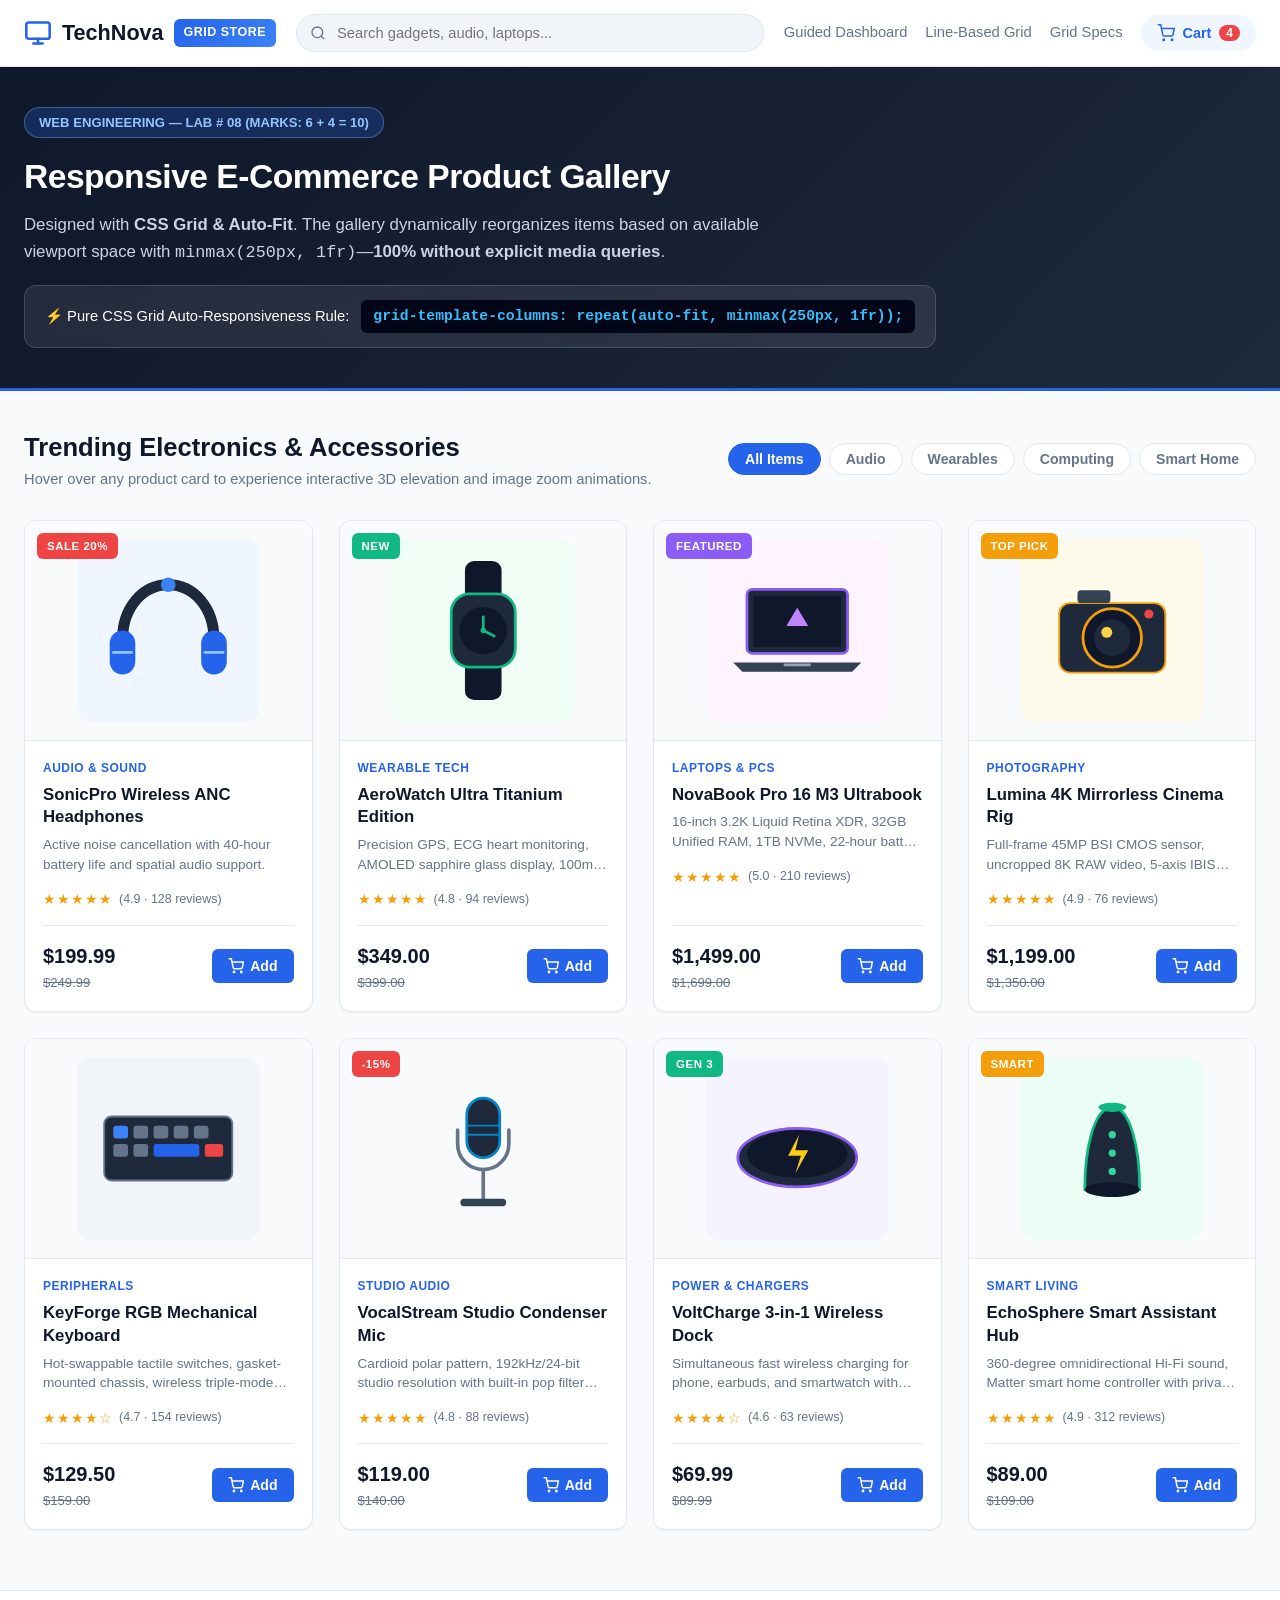
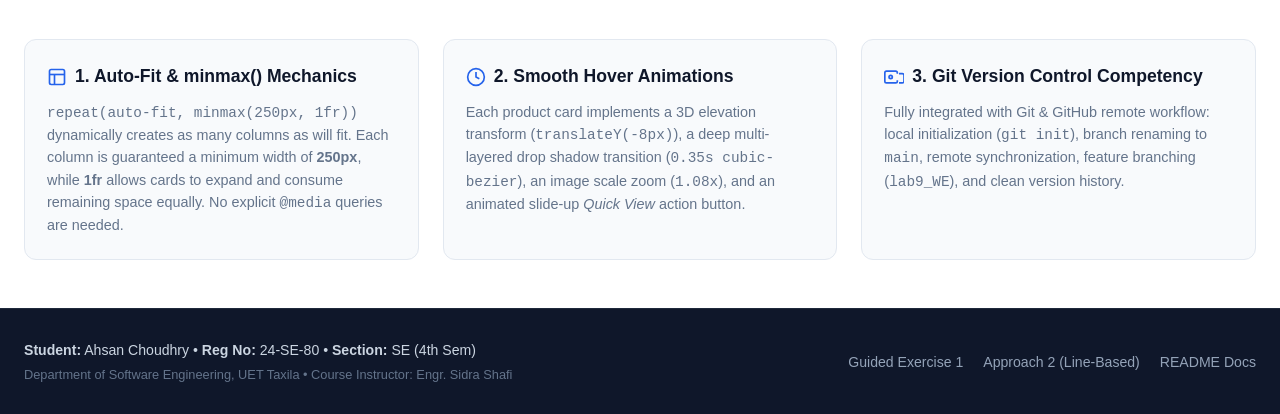
==== index.html @ edbf1713 "Initial commit: Responsive E-Commerce Product Gallery with CSS Grid & Auto-Fit" ====
<!DOCTYPE html>
<html lang="en">
<head>
  <meta charset="UTF-8">
  <meta name="viewport" content="width=device-width, initial-scale=1.0">
  <title>E-Commerce Product Gallery - CSS Grid Auto-Fit | Web Engineering Lab 08</title>
  <!-- Main Stylesheet with CSS Grid Auto-Fit & Hover Animations -->
  <link rel="stylesheet" href="style.css">
</head>
<body>

  <!-- =========================================================================
       1. Site Header & Navbar
       ========================================================================= -->
  <header class="site-header">
    <div class="nav-container">
      <!-- Brand Logo -->
      <a href="index.html" class="brand-logo">
        <svg width="28" height="28" viewBox="0 0 24 24" fill="none" stroke="#2563eb" stroke-width="2.2" stroke-linecap="round" stroke-linejoin="round">
          <rect x="2" y="3" width="20" height="14" rx="2" ry="2"></rect>
          <line x1="8" y1="21" x2="16" y2="21"></line>
          <line x1="12" y1="17" x2="12" y2="21"></line>
        </svg>
        <span>TechNova</span>
        <span class="brand-badge">GRID STORE</span>
      </a>

      <!-- Search Bar -->
      <div class="nav-search">
        <svg class="search-icon" viewBox="0 0 24 24" fill="none" stroke="currentColor" stroke-width="2">
          <circle cx="11" cy="11" r="8"></circle>
          <line x1="21" y1="21" x2="16.65" y2="16.65"></line>
        </svg>
        <input type="text" class="search-input" placeholder="Search gadgets, audio, laptops..." aria-label="Search">
      </div>

      <!-- Action Links & Cart -->
      <nav class="nav-actions">
        <a href="dashboard.html" class="nav-link">Guided Dashboard</a>
        <a href="dashboard_line_based.html" class="nav-link">Line-Based Grid</a>
        <a href="#lab-specs" class="nav-link">Grid Specs</a>
        <button class="cart-btn" aria-label="Shopping Cart">
          <svg width="18" height="18" viewBox="0 0 24 24" fill="none" stroke="currentColor" stroke-width="2">
            <circle cx="9" cy="21" r="1"></circle>
            <circle cx="20" cy="21" r="1"></circle>
            <path d="M1 1h4l2.68 13.39a2 2 0 0 0 2 1.61h9.72a2 2 0 0 0 2-1.61L23 6H6"></path>
          </svg>
          <span>Cart</span>
          <span class="cart-badge">4</span>
        </button>
      </nav>
    </div>
  </header>

  <!-- =========================================================================
       2. Hero Section: Academic Lab Context & CSS Grid Formula
       ========================================================================= -->
  <section class="hero-banner">
    <div class="hero-content">
      <span class="hero-pill">WEB ENGINEERING — LAB # 08 (MARKS: 6 + 4 = 10)</span>
      <h1 class="hero-title">Responsive E-Commerce Product Gallery</h1>
      <p class="hero-subtitle">
        Designed with <strong>CSS Grid &amp; Auto-Fit</strong>. The gallery dynamically reorganizes items
        based on available viewport space with <code>minmax(250px, 1fr)</code>—<strong>100% without explicit media queries</strong>.
      </p>
      <div class="formula-card">
        <span>⚡ Pure CSS Grid Auto-Responsiveness Rule:</span>
        <code class="formula-code">grid-template-columns: repeat(auto-fit, minmax(250px, 1fr));</code>
      </div>
    </div>
  </section>

  <!-- =========================================================================
       3. Main Product Gallery Section
       ========================================================================= -->
  <main class="gallery-section">
    <div class="section-header">
      <div>
        <h2 class="section-title">Trending Electronics &amp; Accessories</h2>
        <p class="section-caption">Hover over any product card to experience interactive 3D elevation and image zoom animations.</p>
      </div>
      <div class="filter-group">
        <button class="filter-btn active">All Items</button>
        <button class="filter-btn">Audio</button>
        <button class="filter-btn">Wearables</button>
        <button class="filter-btn">Computing</button>
        <button class="filter-btn">Smart Home</button>
      </div>
    </div>

    <!-- =======================================================================
         STRICT LAB TASK 1 REQUIREMENT:
         Product Grid: Auto-responsive (mincard width 250px) using minmax()
         and auto-fit without using explicit media queries.
         Cards with hover animations.
         ======================================================================= -->
    <div class="product-grid" id="productGrid">

      <!-- Product 1: Noise-Canceling Headphones -->
      <article class="product-card">
        <div class="card-image-wrap">
          <span class="badge-tag badge-sale">SALE 20%</span>
          <svg class="product-image" viewBox="0 0 200 200" fill="none" xmlns="http://www.w3.org/2000/svg">
            <rect width="200" height="200" rx="16" fill="#EFF6FF"/>
            <path d="M50 110C50 75 72 50 100 50C128 50 150 75 150 110" stroke="#1E293B" stroke-width="12" stroke-linecap="round"/>
            <rect x="36" y="100" width="28" height="48" rx="14" fill="#2563EB"/>
            <rect x="136" y="100" width="28" height="48" rx="14" fill="#2563EB"/>
            <circle cx="100" cy="50" r="8" fill="#3B82F6"/>
            <path d="M40 124H60" stroke="#93C5FD" stroke-width="3" stroke-linecap="round"/>
            <path d="M140 124H160" stroke="#93C5FD" stroke-width="3" stroke-linecap="round"/>
          </svg>
          <button class="quick-view-btn">Quick View</button>
        </div>
        <div class="card-body">
          <span class="product-category">Audio &amp; Sound</span>
          <h3 class="product-title">SonicPro Wireless ANC Headphones</h3>
          <p class="product-desc">Active noise cancellation with 40-hour battery life and spatial audio support.</p>
          <div class="rating-row">
            <span class="stars">★★★★★</span>
            <span class="rating-count">(4.9 · 128 reviews)</span>
          </div>
          <div class="card-footer">
            <div class="price-wrap">
              <span class="price-current">$199.99</span>
              <span class="price-original">$249.99</span>
            </div>
            <button class="add-cart-btn" aria-label="Add SonicPro Wireless ANC to Cart">
              <svg width="16" height="16" viewBox="0 0 24 24" fill="none" stroke="currentColor" stroke-width="2.2">
                <circle cx="9" cy="21" r="1"></circle>
                <circle cx="20" cy="21" r="1"></circle>
                <path d="M1 1h4l2.68 13.39a2 2 0 0 0 2 1.61h9.72a2 2 0 0 0 2-1.61L23 6H6"></path>
              </svg>
              <span>Add</span>
            </button>
          </div>
        </div>
      </article>

      <!-- Product 2: Smartwatch Ultra -->
      <article class="product-card">
        <div class="card-image-wrap">
          <span class="badge-tag badge-new">NEW</span>
          <svg class="product-image" viewBox="0 0 200 200" fill="none" xmlns="http://www.w3.org/2000/svg">
            <rect width="200" height="200" rx="16" fill="#F0FDF4"/>
            <rect x="80" y="24" width="40" height="152" rx="10" fill="#0F172A"/>
            <rect x="65" y="60" width="70" height="80" rx="20" fill="#1E293B" stroke="#10B981" stroke-width="3"/>
            <circle cx="100" cy="100" r="26" fill="#0F172A"/>
            <path d="M100 85V100L112 106" stroke="#10B981" stroke-width="3" stroke-linecap="round"/>
            <circle cx="100" cy="100" r="3" fill="#10B981"/>
          </svg>
          <button class="quick-view-btn">Quick View</button>
        </div>
        <div class="card-body">
          <span class="product-category">Wearable Tech</span>
          <h3 class="product-title">AeroWatch Ultra Titanium Edition</h3>
          <p class="product-desc">Precision GPS, ECG heart monitoring, AMOLED sapphire glass display, 100m water resistant.</p>
          <div class="rating-row">
            <span class="stars">★★★★★</span>
            <span class="rating-count">(4.8 · 94 reviews)</span>
          </div>
          <div class="card-footer">
            <div class="price-wrap">
              <span class="price-current">$349.00</span>
              <span class="price-original">$399.00</span>
            </div>
            <button class="add-cart-btn" aria-label="Add AeroWatch Ultra to Cart">
              <svg width="16" height="16" viewBox="0 0 24 24" fill="none" stroke="currentColor" stroke-width="2.2">
                <circle cx="9" cy="21" r="1"></circle>
                <circle cx="20" cy="21" r="1"></circle>
                <path d="M1 1h4l2.68 13.39a2 2 0 0 0 2 1.61h9.72a2 2 0 0 0 2-1.61L23 6H6"></path>
              </svg>
              <span>Add</span>
            </button>
          </div>
        </div>
      </article>

      <!-- Product 3: Ultrabook Laptop -->
      <article class="product-card">
        <div class="card-image-wrap">
          <span class="badge-tag badge-featured">FEATURED</span>
          <svg class="product-image" viewBox="0 0 200 200" fill="none" xmlns="http://www.w3.org/2000/svg">
            <rect width="200" height="200" rx="16" fill="#FDF4FF"/>
            <rect x="45" y="55" width="110" height="70" rx="6" fill="#1E293B" stroke="#8B5CF6" stroke-width="3"/>
            <rect x="52" y="62" width="96" height="56" rx="2" fill="#0F172A"/>
            <polygon points="100,75 112,95 88,95" fill="#C084FC"/>
            <path d="M30 135H170L160 145H40L30 135Z" fill="#334155"/>
            <rect x="85" y="136" width="30" height="3" rx="1.5" fill="#94A3B8"/>
          </svg>
          <button class="quick-view-btn">Quick View</button>
        </div>
        <div class="card-body">
          <span class="product-category">Laptops &amp; PCs</span>
          <h3 class="product-title">NovaBook Pro 16 M3 Ultrabook</h3>
          <p class="product-desc">16-inch 3.2K Liquid Retina XDR, 32GB Unified RAM, 1TB NVMe, 22-hour battery life.</p>
          <div class="rating-row">
            <span class="stars">★★★★★</span>
            <span class="rating-count">(5.0 · 210 reviews)</span>
          </div>
          <div class="card-footer">
            <div class="price-wrap">
              <span class="price-current">$1,499.00</span>
              <span class="price-original">$1,699.00</span>
            </div>
            <button class="add-cart-btn" aria-label="Add NovaBook Pro 16 to Cart">
              <svg width="16" height="16" viewBox="0 0 24 24" fill="none" stroke="currentColor" stroke-width="2.2">
                <circle cx="9" cy="21" r="1"></circle>
                <circle cx="20" cy="21" r="1"></circle>
                <path d="M1 1h4l2.68 13.39a2 2 0 0 0 2 1.61h9.72a2 2 0 0 0 2-1.61L23 6H6"></path>
              </svg>
              <span>Add</span>
            </button>
          </div>
        </div>
      </article>

      <!-- Product 4: Mirrorless Camera -->
      <article class="product-card">
        <div class="card-image-wrap">
          <span class="badge-tag badge-bestseller">TOP PICK</span>
          <svg class="product-image" viewBox="0 0 200 200" fill="none" xmlns="http://www.w3.org/2000/svg">
            <rect width="200" height="200" rx="16" fill="#FFFBEB"/>
            <rect x="42" y="70" width="116" height="76" rx="12" fill="#1E293B" stroke="#F59E0B" stroke-width="2"/>
            <rect x="62" y="56" width="36" height="14" rx="4" fill="#334155"/>
            <circle cx="100" cy="108" r="32" fill="#0F172A" stroke="#F59E0B" stroke-width="3"/>
            <circle cx="100" cy="108" r="20" fill="#1E293B"/>
            <circle cx="94" cy="102" r="6" fill="#FCD34D"/>
            <circle cx="140" cy="82" r="5" fill="#EF4444"/>
          </svg>
          <button class="quick-view-btn">Quick View</button>
        </div>
        <div class="card-body">
          <span class="product-category">Photography</span>
          <h3 class="product-title">Lumina 4K Mirrorless Cinema Rig</h3>
          <p class="product-desc">Full-frame 45MP BSI CMOS sensor, uncropped 8K RAW video, 5-axis IBIS stabilization.</p>
          <div class="rating-row">
            <span class="stars">★★★★★</span>
            <span class="rating-count">(4.9 · 76 reviews)</span>
          </div>
          <div class="card-footer">
            <div class="price-wrap">
              <span class="price-current">$1,199.00</span>
              <span class="price-original">$1,350.00</span>
            </div>
            <button class="add-cart-btn" aria-label="Add Lumina 4K to Cart">
              <svg width="16" height="16" viewBox="0 0 24 24" fill="none" stroke="currentColor" stroke-width="2.2">
                <circle cx="9" cy="21" r="1"></circle>
                <circle cx="20" cy="21" r="1"></circle>
                <path d="M1 1h4l2.68 13.39a2 2 0 0 0 2 1.61h9.72a2 2 0 0 0 2-1.61L23 6H6"></path>
              </svg>
              <span>Add</span>
            </button>
          </div>
        </div>
      </article>

      <!-- Product 5: Ergonomic Mechanical Keyboard -->
      <article class="product-card">
        <div class="card-image-wrap">
          <svg class="product-image" viewBox="0 0 200 200" fill="none" xmlns="http://www.w3.org/2000/svg">
            <rect width="200" height="200" rx="16" fill="#F1F5F9"/>
            <rect x="30" y="65" width="140" height="70" rx="8" fill="#1E293B" stroke="#64748B" stroke-width="2"/>
            <rect x="40" y="75" width="16" height="14" rx="3" fill="#3B82F6"/>
            <rect x="62" y="75" width="16" height="14" rx="3" fill="#64748B"/>
            <rect x="84" y="75" width="16" height="14" rx="3" fill="#64748B"/>
            <rect x="106" y="75" width="16" height="14" rx="3" fill="#64748B"/>
            <rect x="128" y="75" width="16" height="14" rx="3" fill="#64748B"/>
            <rect x="40" y="95" width="16" height="14" rx="3" fill="#64748B"/>
            <rect x="62" y="95" width="16" height="14" rx="3" fill="#64748B"/>
            <rect x="84" y="95" width="50" height="14" rx="3" fill="#2563EB"/>
            <rect x="140" y="95" width="20" height="14" rx="3" fill="#EF4444"/>
          </svg>
          <button class="quick-view-btn">Quick View</button>
        </div>
        <div class="card-body">
          <span class="product-category">Peripherals</span>
          <h3 class="product-title">KeyForge RGB Mechanical Keyboard</h3>
          <p class="product-desc">Hot-swappable tactile switches, gasket-mounted chassis, wireless triple-mode connectivity.</p>
          <div class="rating-row">
            <span class="stars">★★★★☆</span>
            <span class="rating-count">(4.7 · 154 reviews)</span>
          </div>
          <div class="card-footer">
            <div class="price-wrap">
              <span class="price-current">$129.50</span>
              <span class="price-original">$159.00</span>
            </div>
            <button class="add-cart-btn" aria-label="Add KeyForge to Cart">
              <svg width="16" height="16" viewBox="0 0 24 24" fill="none" stroke="currentColor" stroke-width="2.2">
                <circle cx="9" cy="21" r="1"></circle>
                <circle cx="20" cy="21" r="1"></circle>
                <path d="M1 1h4l2.68 13.39a2 2 0 0 0 2 1.61h9.72a2 2 0 0 0 2-1.61L23 6H6"></path>
              </svg>
              <span>Add</span>
            </button>
          </div>
        </div>
      </article>

      <!-- Product 6: High-Fidelity Studio Mic -->
      <article class="product-card">
        <div class="card-image-wrap">
          <span class="badge-tag badge-sale">-15%</span>
          <svg class="product-image" viewBox="0 0 200 200" fill="none" xmlns="http://www.w3.org/2000/svg">
            <rect width="200" height="200" rx="16" fill="#F8FAFC"/>
            <rect x="82" y="45" width="36" height="65" rx="18" fill="#1E293B" stroke="#0284C7" stroke-width="3"/>
            <line x1="82" y1="75" x2="118" y2="75" stroke="#0284C7" stroke-width="2"/>
            <line x1="82" y1="85" x2="118" y2="85" stroke="#0284C7" stroke-width="2"/>
            <path d="M72 80V95C72 110.464 84.536 123 100 123C115.464 123 128 110.464 128 95V80" stroke="#64748B" stroke-width="4" stroke-linecap="round"/>
            <line x1="100" y1="123" x2="100" y2="155" stroke="#64748B" stroke-width="4" stroke-linecap="round"/>
            <rect x="75" y="155" width="50" height="8" rx="4" fill="#334155"/>
          </svg>
          <button class="quick-view-btn">Quick View</button>
        </div>
        <div class="card-body">
          <span class="product-category">Studio Audio</span>
          <h3 class="product-title">VocalStream Studio Condenser Mic</h3>
          <p class="product-desc">Cardioid polar pattern, 192kHz/24-bit studio resolution with built-in pop filter and shockmount.</p>
          <div class="rating-row">
            <span class="stars">★★★★★</span>
            <span class="rating-count">(4.8 · 88 reviews)</span>
          </div>
          <div class="card-footer">
            <div class="price-wrap">
              <span class="price-current">$119.00</span>
              <span class="price-original">$140.00</span>
            </div>
            <button class="add-cart-btn" aria-label="Add VocalStream to Cart">
              <svg width="16" height="16" viewBox="0 0 24 24" fill="none" stroke="currentColor" stroke-width="2.2">
                <circle cx="9" cy="21" r="1"></circle>
                <circle cx="20" cy="21" r="1"></circle>
                <path d="M1 1h4l2.68 13.39a2 2 0 0 0 2 1.61h9.72a2 2 0 0 0 2-1.61L23 6H6"></path>
              </svg>
              <span>Add</span>
            </button>
          </div>
        </div>
      </article>

      <!-- Product 7: Wireless Fast Charging Pad -->
      <article class="product-card">
        <div class="card-image-wrap">
          <span class="badge-tag badge-new">GEN 3</span>
          <svg class="product-image" viewBox="0 0 200 200" fill="none" xmlns="http://www.w3.org/2000/svg">
            <rect width="200" height="200" rx="16" fill="#F5F3FF"/>
            <ellipse cx="100" cy="110" rx="65" ry="32" fill="#1E293B" stroke="#8B5CF6" stroke-width="3"/>
            <ellipse cx="100" cy="106" rx="55" ry="26" fill="#0F172A"/>
            <path d="M102 85L90 108H104L98 127L112 102H98L102 85Z" fill="#FACC15"/>
          </svg>
          <button class="quick-view-btn">Quick View</button>
        </div>
        <div class="card-body">
          <span class="product-category">Power &amp; Chargers</span>
          <h3 class="product-title">VoltCharge 3-in-1 Wireless Dock</h3>
          <p class="product-desc">Simultaneous fast wireless charging for phone, earbuds, and smartwatch with thermocooling.</p>
          <div class="rating-row">
            <span class="stars">★★★★☆</span>
            <span class="rating-count">(4.6 · 63 reviews)</span>
          </div>
          <div class="card-footer">
            <div class="price-wrap">
              <span class="price-current">$69.99</span>
              <span class="price-original">$89.99</span>
            </div>
            <button class="add-cart-btn" aria-label="Add VoltCharge to Cart">
              <svg width="16" height="16" viewBox="0 0 24 24" fill="none" stroke="currentColor" stroke-width="2.2">
                <circle cx="9" cy="21" r="1"></circle>
                <circle cx="20" cy="21" r="1"></circle>
                <path d="M1 1h4l2.68 13.39a2 2 0 0 0 2 1.61h9.72a2 2 0 0 0 2-1.61L23 6H6"></path>
              </svg>
              <span>Add</span>
            </button>
          </div>
        </div>
      </article>

      <!-- Product 8: Smart Home AI Speaker -->
      <article class="product-card">
        <div class="card-image-wrap">
          <span class="badge-tag badge-bestseller">SMART</span>
          <svg class="product-image" viewBox="0 0 200 200" fill="none" xmlns="http://www.w3.org/2000/svg">
            <rect width="200" height="200" rx="16" fill="#ECFDF5"/>
            <path d="M70 145C70 100 80 55 100 55C120 55 130 100 130 145H70Z" fill="#1E293B" stroke="#10B981" stroke-width="3"/>
            <ellipse cx="100" cy="55" rx="15" ry="5" fill="#10B981"/>
            <circle cx="100" cy="85" r="4" fill="#34D399"/>
            <circle cx="100" cy="105" r="4" fill="#34D399"/>
            <circle cx="100" cy="125" r="4" fill="#34D399"/>
            <ellipse cx="100" cy="145" rx="30" ry="8" fill="#0F172A"/>
          </svg>
          <button class="quick-view-btn">Quick View</button>
        </div>
        <div class="card-body">
          <span class="product-category">Smart Living</span>
          <h3 class="product-title">EchoSphere Smart Assistant Hub</h3>
          <p class="product-desc">360-degree omnidirectional Hi-Fi sound, Matter smart home controller with private voice AI.</p>
          <div class="rating-row">
            <span class="stars">★★★★★</span>
            <span class="rating-count">(4.9 · 312 reviews)</span>
          </div>
          <div class="card-footer">
            <div class="price-wrap">
              <span class="price-current">$89.00</span>
              <span class="price-original">$109.00</span>
            </div>
            <button class="add-cart-btn" aria-label="Add EchoSphere to Cart">
              <svg width="16" height="16" viewBox="0 0 24 24" fill="none" stroke="currentColor" stroke-width="2.2">
                <circle cx="9" cy="21" r="1"></circle>
                <circle cx="20" cy="21" r="1"></circle>
                <path d="M1 1h4l2.68 13.39a2 2 0 0 0 2 1.61h9.72a2 2 0 0 0 2-1.61L23 6H6"></path>
              </svg>
              <span>Add</span>
            </button>
          </div>
        </div>
      </article>

    </div>
  </main>

  <!-- =========================================================================
       4. Lab Specification & Mathematical Breakdown Callout
       ========================================================================= -->
  <section class="info-section" id="lab-specs">
    <div class="info-container">
      <div class="info-box">
        <h3>
          <svg width="20" height="20" viewBox="0 0 24 24" fill="none" stroke="#2563eb" stroke-width="2">
            <rect x="3" y="3" width="18" height="18" rx="2" ry="2"></rect>
            <line x1="3" y1="9" x2="21" y2="9"></line>
            <line x1="9" y1="21" x2="9" y2="9"></line>
          </svg>
          1. Auto-Fit &amp; minmax() Mechanics
        </h3>
        <p>
          <code>repeat(auto-fit, minmax(250px, 1fr))</code> dynamically creates as many columns as will fit.
          Each column is guaranteed a minimum width of <strong>250px</strong>, while <strong>1fr</strong> allows cards
          to expand and consume remaining space equally. No explicit <code>@media</code> queries are needed.
        </p>
      </div>

      <div class="info-box">
        <h3>
          <svg width="20" height="20" viewBox="0 0 24 24" fill="none" stroke="#2563eb" stroke-width="2">
            <circle cx="12" cy="12" r="10"></circle>
            <polyline points="12 6 12 12 16 14"></polyline>
          </svg>
          2. Smooth Hover Animations
        </h3>
        <p>
          Each product card implements a 3D elevation transform (<code>translateY(-8px)</code>),
          a deep multi-layered drop shadow transition (<code>0.35s cubic-bezier</code>), an image scale zoom (<code>1.08x</code>),
          and an animated slide-up <em>Quick View</em> action button.
        </p>
      </div>

      <div class="info-box">
        <h3>
          <svg width="20" height="20" viewBox="0 0 24 24" fill="none" stroke="#2563eb" stroke-width="2">
            <path d="M16 16v1a2 2 0 0 1-2 2H3a2 2 0 0 1-2-2V7a2 2 0 0 1 2-2h11a2 2 0 0 1 2 2v1"></path>
            <path d="M18 8h4a2 2 0 0 1 2 2v7a2 2 0 0 1-2 2h-4"></path>
            <circle cx="8" cy="12" r="2"></circle>
          </svg>
          3. Git Version Control Competency
        </h3>
        <p>
          Fully integrated with Git &amp; GitHub remote workflow: local initialization (<code>git init</code>),
          branch renaming to <code>main</code>, remote synchronization, feature branching (<code>lab9_WE</code>),
          and clean version history.
        </p>
      </div>
    </div>
  </section>

  <!-- =========================================================================
       5. Footer with Academic Credentials
       ========================================================================= -->
  <footer class="site-footer">
    <div class="footer-container">
      <div>
        <p class="student-credit">
          <strong>Student:</strong> Ahsan Choudhry &bull; <strong>Reg No:</strong> 24-SE-80 &bull; <strong>Section:</strong> SE (4th Sem)
        </p>
        <p style="margin-top: 4px; font-size: 0.8rem; color: #64748b;">
          Department of Software Engineering, UET Taxila &bull; Course Instructor: Engr. Sidra Shafi
        </p>
      </div>
      <div class="footer-links">
        <a href="dashboard.html">Guided Exercise 1</a>
        <a href="dashboard_line_based.html">Approach 2 (Line-Based)</a>
        <a href="README.md">README Docs</a>
      </div>
    </div>
  </footer>

</body>
</html>
---- style.css ----
/* ==========================================================================
   Web Engineering - Laboratory # 08
   University of Engineering and Technology (UET) Taxila
   Course Instructor: Engr. Sidra Shafi
   Student: Ahsan Choudhry (Reg No: 24-SE-80)
   Topic: CSS Grid Layouts & Git/GitHub Version Control
   ========================================================================== */

/* --------------------------------------------------------------------------
   1. Global CSS Reset & Base Variables
   -------------------------------------------------------------------------- */
:root {
  --primary: #2563eb;
  --primary-hover: #1d4ed8;
  --primary-light: #eff6ff;
  --secondary: #0f172a;
  --accent: #f59e0b;
  --success: #10b981;
  --danger: #ef4444;
  --bg-body: #f8fafc;
  --bg-card: #ffffff;
  --text-main: #1e293b;
  --text-muted: #64748b;
  --border-color: #e2e8f0;
  --border-hover: #cbd5e1;
  --shadow-sm: 0 1px 2px 0 rgba(0, 0, 0, 0.05);
  --shadow-md: 0 4px 6px -1px rgba(0, 0, 0, 0.08), 0 2px 4px -2px rgba(0, 0, 0, 0.05);
  --shadow-lg: 0 10px 15px -3px rgba(0, 0, 0, 0.1), 0 4px 6px -4px rgba(0, 0, 0, 0.07);
  --shadow-hover: 0 20px 25px -5px rgba(0, 0, 0, 0.12), 0 8px 10px -6px rgba(0, 0, 0, 0.08);
  --radius-sm: 6px;
  --radius-md: 12px;
  --radius-lg: 18px;
  --transition: all 0.35s cubic-bezier(0.4, 0, 0.2, 1);
}

* {
  box-sizing: border-box;
  margin: 0;
  padding: 0;
}

body {
  font-family: -apple-system, BlinkMacSystemFont, "Segoe UI", Roboto, "Helvetica Neue", Arial, sans-serif;
  background-color: var(--bg-body);
  color: var(--text-main);
  line-height: 1.6;
  min-height: 100vh;
  display: flex;
  flex-direction: column;
}

a {
  color: inherit;
  text-decoration: none;
}

/* --------------------------------------------------------------------------
   2. Header & Navigation Bar
   -------------------------------------------------------------------------- */
.site-header {
  background: #ffffff;
  border-bottom: 1px solid var(--border-color);
  position: sticky;
  top: 0;
  z-index: 100;
  box-shadow: var(--shadow-sm);
}

.nav-container {
  max-width: 1320px;
  margin: 0 auto;
  padding: 14px 24px;
  display: flex;
  align-items: center;
  justify-content: space-between;
  gap: 20px;
}

.brand-logo {
  display: flex;
  align-items: center;
  gap: 10px;
  font-size: 1.35rem;
  font-weight: 700;
  color: var(--secondary);
}

.brand-badge {
  background: linear-gradient(135deg, var(--primary), #3b82f6);
  color: white;
  padding: 4px 10px;
  border-radius: var(--radius-sm);
  font-size: 0.78rem;
  letter-spacing: 0.5px;
  font-weight: 600;
}

.nav-search {
  flex: 1;
  max-width: 480px;
  position: relative;
}

.search-input {
  width: 100%;
  padding: 10px 16px 10px 40px;
  border: 1px solid var(--border-color);
  border-radius: 9999px;
  font-size: 0.92rem;
  background-color: #f1f5f9;
  transition: var(--transition);
}

.search-input:focus {
  outline: none;
  background-color: #ffffff;
  border-color: var(--primary);
  box-shadow: 0 0 0 3px rgba(37, 99, 235, 0.15);
}

.search-icon {
  position: absolute;
  left: 14px;
  top: 50%;
  transform: translateY(-50%);
  color: var(--text-muted);
  width: 16px;
  height: 16px;
}

.nav-actions {
  display: flex;
  align-items: center;
  gap: 18px;
}

.nav-link {
  font-size: 0.92rem;
  font-weight: 500;
  color: var(--text-muted);
  transition: var(--transition);
}

.nav-link:hover, .nav-link.active {
  color: var(--primary);
}

.cart-btn {
  background: var(--primary-light);
  color: var(--primary);
  border: none;
  padding: 9px 16px;
  border-radius: 9999px;
  font-weight: 600;
  font-size: 0.9rem;
  display: flex;
  align-items: center;
  gap: 8px;
  cursor: pointer;
  transition: var(--transition);
}

.cart-btn:hover {
  background: var(--primary);
  color: #ffffff;
}

.cart-badge {
  background: var(--danger);
  color: white;
  border-radius: 9999px;
  padding: 1px 7px;
  font-size: 0.75rem;
  font-weight: 700;
}

/* --------------------------------------------------------------------------
   3. Hero Banner & Academic Callout
   -------------------------------------------------------------------------- */
.hero-banner {
  background: linear-gradient(135deg, #0f172a 0%, #1e293b 100%);
  color: white;
  padding: 40px 24px;
  border-bottom: 3px solid var(--primary);
}

.hero-content {
  max-width: 1320px;
  margin: 0 auto;
}

.hero-pill {
  display: inline-block;
  background: rgba(37, 99, 235, 0.25);
  border: 1px solid rgba(147, 197, 253, 0.35);
  color: #93c5fd;
  padding: 4px 14px;
  border-radius: 9999px;
  font-size: 0.82rem;
  font-weight: 600;
  margin-bottom: 12px;
}

.hero-title {
  font-size: 2.1rem;
  font-weight: 800;
  margin-bottom: 8px;
  letter-spacing: -0.5px;
}

.hero-subtitle {
  color: #cbd5e1;
  font-size: 1.05rem;
  max-width: 800px;
  margin-bottom: 18px;
}

.formula-card {
  background: rgba(255, 255, 255, 0.08);
  backdrop-filter: blur(8px);
  border: 1px solid rgba(255, 255, 255, 0.15);
  padding: 14px 20px;
  border-radius: var(--radius-md);
  display: inline-flex;
  align-items: center;
  gap: 12px;
  font-size: 0.92rem;
}

.formula-code {
  background: #020617;
  color: #38bdf8;
  padding: 5px 12px;
  border-radius: var(--radius-sm);
  font-family: ui-monospace, "SFMono-Regular", Consolas, monospace;
  font-weight: 600;
}

/* --------------------------------------------------------------------------
   4. Gallery Section & Filters
   -------------------------------------------------------------------------- */
.gallery-section {
  max-width: 1320px;
  margin: 36px auto 60px;
  padding: 0 24px;
  flex: 1;
  width: 100%;
}

.section-header {
  display: flex;
  justify-content: space-between;
  align-items: center;
  flex-wrap: wrap;
  gap: 16px;
  margin-bottom: 28px;
}

.section-title {
  font-size: 1.6rem;
  font-weight: 800;
  color: var(--secondary);
}

.section-caption {
  font-size: 0.92rem;
  color: var(--text-muted);
}

.filter-group {
  display: flex;
  gap: 8px;
  flex-wrap: wrap;
}

.filter-btn {
  background: #ffffff;
  border: 1px solid var(--border-color);
  padding: 7px 16px;
  border-radius: 9999px;
  font-size: 0.88rem;
  font-weight: 600;
  color: var(--text-muted);
  cursor: pointer;
  transition: var(--transition);
}

.filter-btn:hover, .filter-btn.active {
  background: var(--primary);
  border-color: var(--primary);
  color: #ffffff;
}

/* --------------------------------------------------------------------------
   5. LAB TASK 1 CORE: CSS GRID AUTO-FIT (NO MEDIA QUERIES)
   -------------------------------------------------------------------------- */
.product-grid {
  display: grid;
  /* STRICT REQUIREMENT: Auto-responsive product grid (mincard width 250px)
     using minmax() and auto-fit without using explicit media queries */
  grid-template-columns: repeat(auto-fit, minmax(250px, 1fr));
  gap: 26px;
}

/* --------------------------------------------------------------------------
   6. LAB TASK 1 CORE: PRODUCT CARDS WITH HOVER ANIMATIONS
   -------------------------------------------------------------------------- */
.product-card {
  background: var(--bg-card);
  border: 1px solid var(--border-color);
  border-radius: var(--radius-md);
  overflow: hidden;
  display: flex;
  flex-direction: column;
  position: relative;
  /* Smooth transition for hover animations */
  transition: transform 0.35s cubic-bezier(0.34, 1.56, 0.64, 1),
              box-shadow 0.35s ease,
              border-color 0.35s ease;
  box-shadow: var(--shadow-sm);
}

/* === CARD HOVER ANIMATIONS === */
.product-card:hover {
  /* 1. Elevation Lift */
  transform: translateY(-8px);
  /* 2. Soft Layered Dynamic Shadow */
  box-shadow: var(--shadow-hover);
  /* 3. Subtle Border Glow */
  border-color: #cbd5e1;
}

/* Card Image Area with Zoom Animation */
.card-image-wrap {
  position: relative;
  width: 100%;
  height: 220px;
  background: #f8fafc;
  display: flex;
  align-items: center;
  justify-content: center;
  overflow: hidden;
  border-bottom: 1px solid var(--border-color);
}

.product-image {
  width: 100%;
  height: 100%;
  object-fit: contain;
  padding: 18px;
  /* Smooth zoom on hover */
  transition: transform 0.45s cubic-bezier(0.25, 0.46, 0.45, 0.94);
}

.product-card:hover .product-image {
  /* Image zoom animation */
  transform: scale(1.08);
}

/* Badge Styling */
.badge-tag {
  position: absolute;
  top: 12px;
  left: 12px;
  padding: 4px 10px;
  border-radius: var(--radius-sm);
  font-size: 0.72rem;
  font-weight: 700;
  text-transform: uppercase;
  letter-spacing: 0.5px;
  z-index: 2;
  transition: transform 0.25s ease;
}

.product-card:hover .badge-tag {
  transform: scale(1.05);
}

.badge-sale {
  background: #ef4444;
  color: white;
}

.badge-new {
  background: #10b981;
  color: white;
}

.badge-featured {
  background: #8b5cf6;
  color: white;
}

.badge-bestseller {
  background: #f59e0b;
  color: white;
}

/* Quick View Overlay Button (Animated slide-up on card hover) */
.quick-view-btn {
  position: absolute;
  bottom: 12px;
  left: 50%;
  transform: translate(-50%, 40px);
  opacity: 0;
  background: rgba(15, 23, 42, 0.88);
  backdrop-filter: blur(4px);
  color: white;
  border: none;
  padding: 7px 18px;
  border-radius: 9999px;
  font-size: 0.82rem;
  font-weight: 600;
  cursor: pointer;
  transition: transform 0.3s cubic-bezier(0.34, 1.56, 0.64, 1), opacity 0.3s ease;
  white-space: nowrap;
}

.product-card:hover .quick-view-btn {
  transform: translate(-50%, 0);
  opacity: 1;
}

.quick-view-btn:hover {
  background: var(--primary);
}

/* Card Body */
.card-body {
  padding: 18px;
  display: flex;
  flex-direction: column;
  flex: 1;
}

.product-category {
  font-size: 0.75rem;
  font-weight: 700;
  text-transform: uppercase;
  color: var(--primary);
  letter-spacing: 0.5px;
  margin-bottom: 6px;
}

.product-title {
  font-size: 1.05rem;
  font-weight: 700;
  color: var(--secondary);
  margin-bottom: 6px;
  line-height: 1.35;
  transition: color 0.2s ease;
}

.product-card:hover .product-title {
  color: var(--primary);
}

.product-desc {
  font-size: 0.85rem;
  color: var(--text-muted);
  margin-bottom: 14px;
  line-height: 1.45;
  display: -webkit-box;
  -webkit-line-clamp: 2;
  -webkit-box-orient: vertical;
  overflow: hidden;
}

/* Rating Stars */
.rating-row {
  display: flex;
  align-items: center;
  gap: 6px;
  margin-bottom: 14px;
}

.stars {
  color: #f59e0b;
  font-size: 0.88rem;
  letter-spacing: 1px;
}

.rating-count {
  font-size: 0.78rem;
  color: var(--text-muted);
}

/* Card Footer: Price & Add to Cart */
.card-footer {
  margin-top: auto;
  display: flex;
  align-items: center;
  justify-content: space-between;
  padding-top: 14px;
  border-top: 1px solid var(--border-color);
}

.price-wrap {
  display: flex;
  flex-direction: column;
}

.price-current {
  font-size: 1.25rem;
  font-weight: 800;
  color: var(--secondary);
}

.price-original {
  font-size: 0.82rem;
  color: var(--text-muted);
  text-decoration: line-through;
}

/* Add to Cart Button with Hover Animation */
.add-cart-btn {
  background: var(--primary);
  color: white;
  border: none;
  padding: 9px 16px;
  border-radius: var(--radius-sm);
  font-size: 0.88rem;
  font-weight: 600;
  display: flex;
  align-items: center;
  gap: 6px;
  cursor: pointer;
  transition: transform 0.2s ease, background-color 0.2s ease, box-shadow 0.2s ease;
}

.add-cart-btn:hover {
  background: var(--primary-hover);
  transform: translateY(-2px);
  box-shadow: 0 4px 10px rgba(37, 99, 235, 0.35);
}

.add-cart-btn:active {
  transform: translateY(0);
}

/* --------------------------------------------------------------------------
   7. Information Banner & Code Breakdown
   -------------------------------------------------------------------------- */
.info-section {
  background: #ffffff;
  border-top: 1px solid var(--border-color);
  padding: 48px 24px;
  margin-top: auto;
}

.info-container {
  max-width: 1320px;
  margin: 0 auto;
  display: grid;
  grid-template-columns: repeat(auto-fit, minmax(300px, 1fr));
  gap: 24px;
}

.info-box {
  padding: 22px;
  border: 1px solid var(--border-color);
  border-radius: var(--radius-md);
  background: #f8fafc;
}

.info-box h3 {
  font-size: 1.1rem;
  font-weight: 700;
  margin-bottom: 10px;
  color: var(--secondary);
  display: flex;
  align-items: center;
  gap: 8px;
}

.info-box p {
  font-size: 0.9rem;
  color: var(--text-muted);
  line-height: 1.55;
}

/* --------------------------------------------------------------------------
   8. Footer
   -------------------------------------------------------------------------- */
.site-footer {
  background: #0f172a;
  color: #94a3b8;
  padding: 30px 24px;
  border-top: 1px solid #1e293b;
  font-size: 0.88rem;
}

.footer-container {
  max-width: 1320px;
  margin: 0 auto;
  display: flex;
  justify-content: space-between;
  align-items: center;
  flex-wrap: wrap;
  gap: 16px;
}

.footer-links {
  display: flex;
  gap: 20px;
}

.footer-links a:hover {
  color: #ffffff;
}

.student-credit {
  color: #cbd5e1;
  font-weight: 500;
}
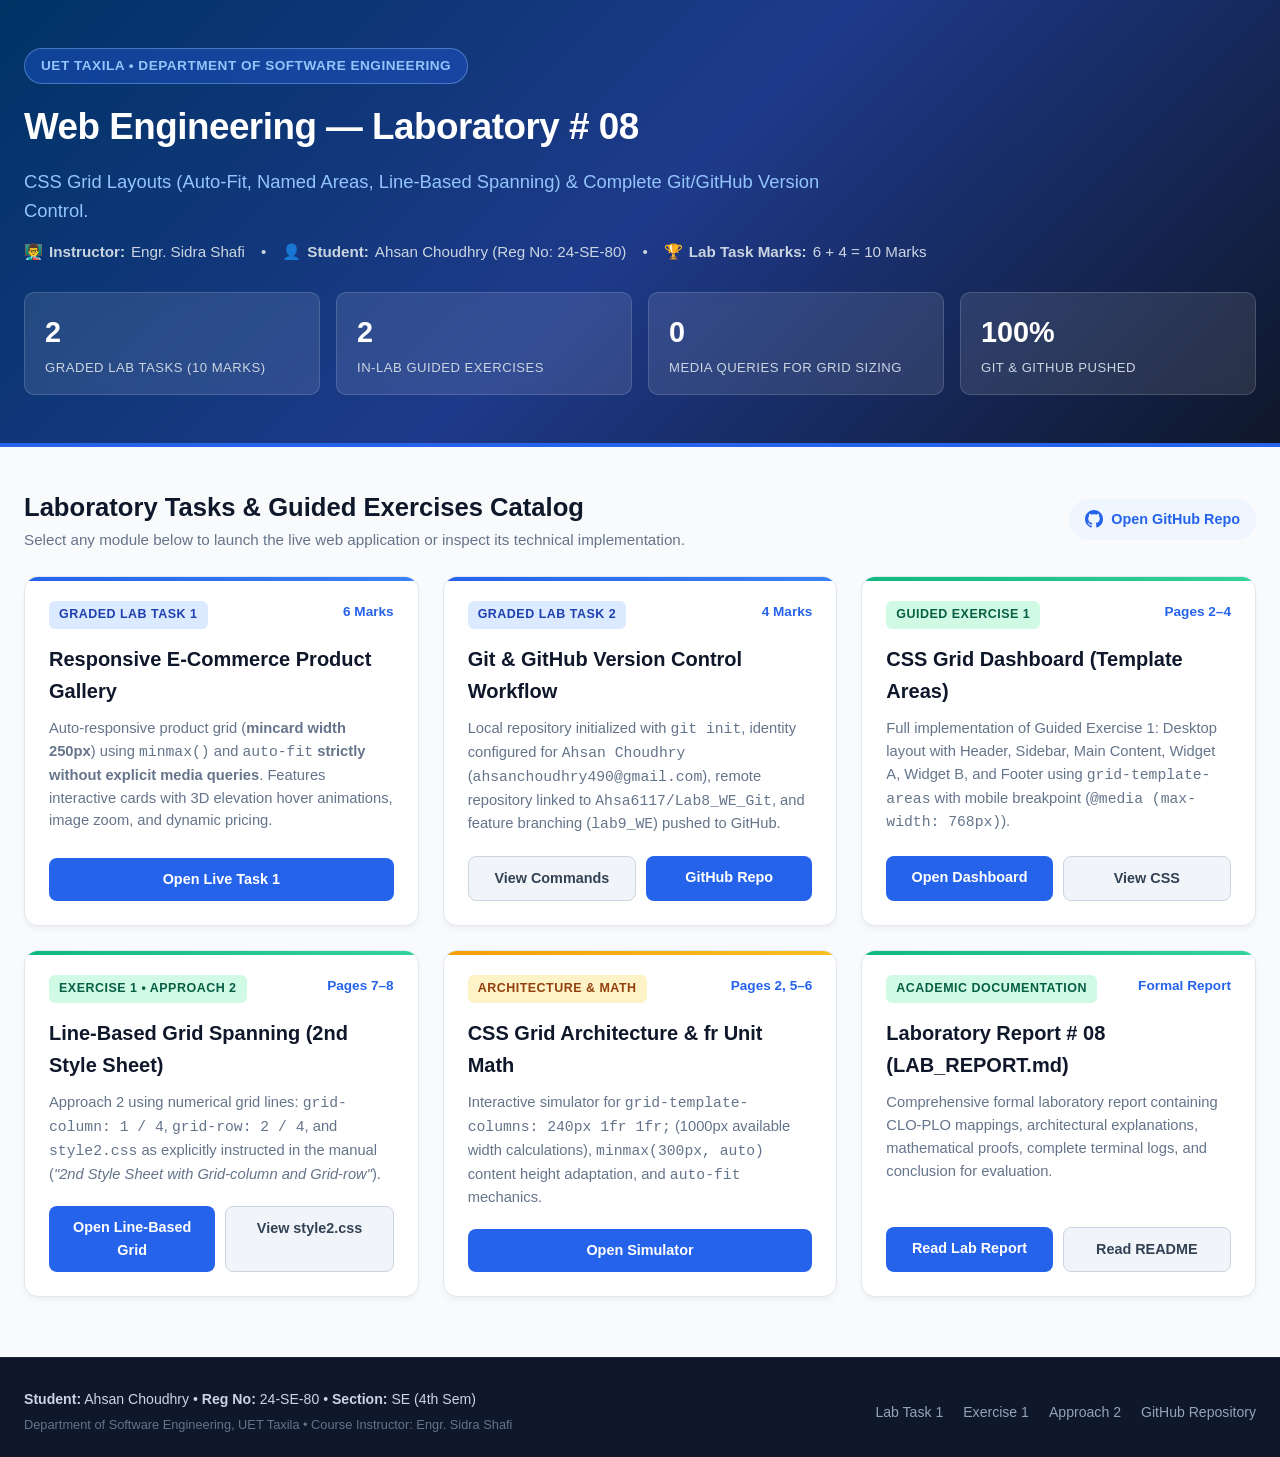
==== commit 5f3e3dc5: "feat: Add dedicated Exercise 1, Approach 2 with style2.css, Grid Architecture simulator, and Exercis" ====
--- a/index.html
+++ b/index.html
@@ -3,477 +3,354 @@
 <head>
   <meta charset="UTF-8">
   <meta name="viewport" content="width=device-width, initial-scale=1.0">
-  <title>E-Commerce Product Gallery - CSS Grid Auto-Fit | Web Engineering Lab 08</title>
-  <!-- Main Stylesheet with CSS Grid Auto-Fit & Hover Animations -->
+  <title>Web Engineering - Lab 08 Hub | UET Taxila</title>
   <link rel="stylesheet" href="style.css">
+  <style>
+    /* Specific styles for the Master Lab Hub */
+    .hub-hero {
+      background: linear-gradient(135deg, #003366 0%, #1e3a8a 50%, #0f172a 100%);
+      color: white;
+      padding: 48px 24px;
+      border-bottom: 4px solid #2563eb;
+    }
+    .hub-container {
+      max-width: 1280px;
+      margin: 0 auto;
+    }
+    .hub-badge {
+      display: inline-block;
+      background: rgba(37, 99, 235, 0.35);
+      border: 1px solid rgba(147, 197, 253, 0.4);
+      color: #93c5fd;
+      padding: 6px 16px;
+      border-radius: 9999px;
+      font-size: 0.85rem;
+      font-weight: 700;
+      letter-spacing: 0.5px;
+      margin-bottom: 14px;
+    }
+    .hub-title {
+      font-size: 2.3rem;
+      font-weight: 800;
+      margin-bottom: 10px;
+      letter-spacing: -0.5px;
+    }
+    .hub-meta {
+      display: flex;
+      flex-wrap: wrap;
+      gap: 16px;
+      color: #cbd5e1;
+      font-size: 0.95rem;
+      margin-top: 14px;
+    }
+    .hub-meta span {
+      display: inline-flex;
+      align-items: center;
+      gap: 6px;
+    }
+    .hub-section {
+      max-width: 1280px;
+      margin: 40px auto 60px;
+      padding: 0 24px;
+    }
+    .cards-grid {
+      display: grid;
+      grid-template-columns: repeat(auto-fit, minmax(320px, 1fr));
+      gap: 24px;
+      margin-top: 24px;
+    }
+    .task-card {
+      background: #ffffff;
+      border: 1px solid #e2e8f0;
+      border-radius: 14px;
+      padding: 24px;
+      display: flex;
+      flex-direction: column;
+      box-shadow: 0 4px 6px -1px rgba(0, 0, 0, 0.05);
+      transition: transform 0.3s ease, box-shadow 0.3s ease, border-color 0.3s ease;
+      position: relative;
+      overflow: hidden;
+    }
+    .task-card:hover {
+      transform: translateY(-6px);
+      box-shadow: 0 16px 24px -4px rgba(0, 0, 0, 0.1);
+      border-color: #93c5fd;
+    }
+    .task-card::before {
+      content: '';
+      position: absolute;
+      top: 0;
+      left: 0;
+      width: 100%;
+      height: 4px;
+      background: #cbd5e1;
+    }
+    .task-card.graded::before {
+      background: linear-gradient(90deg, #2563eb, #3b82f6);
+    }
+    .task-card.exercise::before {
+      background: linear-gradient(90deg, #10b981, #34d399);
+    }
+    .task-card.math::before {
+      background: linear-gradient(90deg, #f59e0b, #fbbf24);
+    }
+    .card-top {
+      display: flex;
+      justify-content: space-between;
+      align-items: flex-start;
+      margin-bottom: 14px;
+    }
+    .card-category {
+      font-size: 0.78rem;
+      font-weight: 700;
+      text-transform: uppercase;
+      letter-spacing: 0.5px;
+      padding: 4px 10px;
+      border-radius: 6px;
+    }
+    .badge-graded { background: #dbeafe; color: #1e40af; }
+    .badge-exercise { background: #d1fae5; color: #065f46; }
+    .badge-math { background: #fef3c7; color: #92400e; }
+    .card-marks {
+      font-size: 0.85rem;
+      font-weight: 800;
+      color: #2563eb;
+    }
+    .task-card h3 {
+      font-size: 1.25rem;
+      color: #0f172a;
+      margin-bottom: 10px;
+    }
+    .task-card p {
+      font-size: 0.92rem;
+      color: #64748b;
+      margin-bottom: 20px;
+      line-height: 1.55;
+      flex: 1;
+    }
+    .card-actions {
+      display: flex;
+      gap: 10px;
+      margin-top: auto;
+    }
+    .btn-action {
+      flex: 1;
+      text-align: center;
+      padding: 10px 16px;
+      border-radius: 8px;
+      font-weight: 600;
+      font-size: 0.9rem;
+      text-decoration: none;
+      transition: all 0.2s ease;
+    }
+    .btn-primary-action {
+      background: #2563eb;
+      color: white;
+    }
+    .btn-primary-action:hover {
+      background: #1d4ed8;
+      box-shadow: 0 4px 10px rgba(37, 99, 235, 0.3);
+    }
+    .btn-secondary-action {
+      background: #f1f5f9;
+      color: #334155;
+      border: 1px solid #cbd5e1;
+    }
+    .btn-secondary-action:hover {
+      background: #e2e8f0;
+      color: #0f172a;
+    }
+    .stats-banner {
+      display: grid;
+      grid-template-columns: repeat(auto-fit, minmax(200px, 1fr));
+      gap: 16px;
+      margin-top: 28px;
+    }
+    .stat-box {
+      background: rgba(255, 255, 255, 0.1);
+      backdrop-filter: blur(6px);
+      border: 1px solid rgba(255, 255, 255, 0.15);
+      border-radius: 10px;
+      padding: 16px 20px;
+      color: white;
+    }
+    .stat-val {
+      font-size: 1.8rem;
+      font-weight: 800;
+      margin-bottom: 2px;
+    }
+    .stat-label {
+      font-size: 0.82rem;
+      color: #cbd5e1;
+      text-transform: uppercase;
+      letter-spacing: 0.5px;
+    }
+  </style>
 </head>
 <body>
 
-  <!-- =========================================================================
-       1. Site Header & Navbar
-       ========================================================================= -->
-  <header class="site-header">
-    <div class="nav-container">
-      <!-- Brand Logo -->
-      <a href="index.html" class="brand-logo">
-        <svg width="28" height="28" viewBox="0 0 24 24" fill="none" stroke="#2563eb" stroke-width="2.2" stroke-linecap="round" stroke-linejoin="round">
-          <rect x="2" y="3" width="20" height="14" rx="2" ry="2"></rect>
-          <line x1="8" y1="21" x2="16" y2="21"></line>
-          <line x1="12" y1="17" x2="12" y2="21"></line>
-        </svg>
-        <span>TechNova</span>
-        <span class="brand-badge">GRID STORE</span>
-      </a>
-
-      <!-- Search Bar -->
-      <div class="nav-search">
-        <svg class="search-icon" viewBox="0 0 24 24" fill="none" stroke="currentColor" stroke-width="2">
-          <circle cx="11" cy="11" r="8"></circle>
-          <line x1="21" y1="21" x2="16.65" y2="16.65"></line>
-        </svg>
-        <input type="text" class="search-input" placeholder="Search gadgets, audio, laptops..." aria-label="Search">
-      </div>
-
-      <!-- Action Links & Cart -->
-      <nav class="nav-actions">
-        <a href="dashboard.html" class="nav-link">Guided Dashboard</a>
-        <a href="dashboard_line_based.html" class="nav-link">Line-Based Grid</a>
-        <a href="#lab-specs" class="nav-link">Grid Specs</a>
-        <button class="cart-btn" aria-label="Shopping Cart">
-          <svg width="18" height="18" viewBox="0 0 24 24" fill="none" stroke="currentColor" stroke-width="2">
-            <circle cx="9" cy="21" r="1"></circle>
-            <circle cx="20" cy="21" r="1"></circle>
-            <path d="M1 1h4l2.68 13.39a2 2 0 0 0 2 1.61h9.72a2 2 0 0 0 2-1.61L23 6H6"></path>
-          </svg>
-          <span>Cart</span>
-          <span class="cart-badge">4</span>
-        </button>
-      </nav>
+  <!-- Top Academic Institutional Banner -->
+  <header class="hub-hero">
+    <div class="hub-container">
+      <span class="hub-badge">UET TAXILA &bull; DEPARTMENT OF SOFTWARE ENGINEERING</span>
+      <h1 class="hub-title">Web Engineering &mdash; Laboratory # 08</h1>
+      <p style="font-size: 1.15rem; color: #93c5fd; max-width: 820px;">
+        CSS Grid Layouts (Auto-Fit, Named Areas, Line-Based Spanning) &amp; Complete Git/GitHub Version Control.
+      </p>
+
+      <div class="hub-meta">
+        <span>👨‍🏫 <strong>Instructor:</strong> Engr. Sidra Shafi</span>
+        <span>&bull;</span>
+        <span>👤 <strong>Student:</strong> Ahsan Choudhry (Reg No: 24-SE-80)</span>
+        <span>&bull;</span>
+        <span>🏆 <strong>Lab Task Marks:</strong> 6 + 4 = 10 Marks</span>
+      </div>
+
+      <!-- Quick Metrics -->
+      <div class="stats-banner">
+        <div class="stat-box">
+          <div class="stat-val">2</div>
+          <div class="stat-label">Graded Lab Tasks (10 Marks)</div>
+        </div>
+        <div class="stat-box">
+          <div class="stat-val">2</div>
+          <div class="stat-label">In-Lab Guided Exercises</div>
+        </div>
+        <div class="stat-box">
+          <div class="stat-val">0</div>
+          <div class="stat-label">Media Queries for Grid Sizing</div>
+        </div>
+        <div class="stat-box">
+          <div class="stat-val">100%</div>
+          <div class="stat-label">Git &amp; GitHub Pushed</div>
+        </div>
+      </div>
     </div>
   </header>
 
-  <!-- =========================================================================
-       2. Hero Section: Academic Lab Context & CSS Grid Formula
-       ========================================================================= -->
-  <section class="hero-banner">
-    <div class="hero-content">
-      <span class="hero-pill">WEB ENGINEERING — LAB # 08 (MARKS: 6 + 4 = 10)</span>
-      <h1 class="hero-title">Responsive E-Commerce Product Gallery</h1>
-      <p class="hero-subtitle">
-        Designed with <strong>CSS Grid &amp; Auto-Fit</strong>. The gallery dynamically reorganizes items
-        based on available viewport space with <code>minmax(250px, 1fr)</code>—<strong>100% without explicit media queries</strong>.
-      </p>
-      <div class="formula-card">
-        <span>⚡ Pure CSS Grid Auto-Responsiveness Rule:</span>
-        <code class="formula-code">grid-template-columns: repeat(auto-fit, minmax(250px, 1fr));</code>
+  <!-- Main Navigation Cards Section -->
+  <main class="hub-section">
+    <div style="display: flex; justify-content: space-between; align-items: center; flex-wrap: wrap; gap: 12px; margin-bottom: 8px;">
+      <div>
+        <h2 style="font-size: 1.6rem; font-weight: 800; color: #0f172a;">Laboratory Tasks &amp; Guided Exercises Catalog</h2>
+        <p style="font-size: 0.95rem; color: #64748b;">Select any module below to launch the live web application or inspect its technical implementation.</p>
+      </div>
+      <div>
+        <a href="https://github.com/Ahsa6117/Lab8_WE_Git" target="_blank" class="cart-btn" style="text-decoration: none;">
+          <svg width="18" height="18" viewBox="0 0 24 24" fill="currentColor">
+            <path d="M12 0C5.37 0 0 5.37 0 12c0 5.31 3.435 9.795 8.205 11.385.6.105.825-.255.825-.57 0-.285-.015-1.23-.015-2.235-3.015.555-3.795-.735-4.035-1.41-.135-.345-.72-1.41-1.23-1.695-.42-.225-1.02-.78-.015-.795.945-.015 1.62.87 1.845 1.23 1.08 1.815 2.805 1.305 3.495.99.105-.78.42-1.305.765-1.605-2.67-.3-5.46-1.335-5.46-5.925 0-1.305.465-2.385 1.23-3.225-.12-.3-.54-1.53.12-3.18 0 0 1.005-.315 3.3 1.23.96-.27 1.98-.405 3-.405s2.04.135 3 .405c2.295-1.56 3.3-1.23 3.3-1.23.66 1.65.24 2.88.12 3.18.765.84 1.23 1.905 1.23 3.225 0 4.605-2.805 5.625-5.475 5.925.435.375.81 1.095.81 2.22 0 1.605-.015 2.895-.015 3.3 0 .315.225.69.825.57A12.02 12.02 0 0024 12c0-6.63-5.37-12-12-12z"/>
+          </svg>
+          <span>Open GitHub Repo</span>
+        </a>
       </div>
     </div>
-  </section>
-
-  <!-- =========================================================================
-       3. Main Product Gallery Section
-       ========================================================================= -->
-  <main class="gallery-section">
-    <div class="section-header">
-      <div>
-        <h2 class="section-title">Trending Electronics &amp; Accessories</h2>
-        <p class="section-caption">Hover over any product card to experience interactive 3D elevation and image zoom animations.</p>
-      </div>
-      <div class="filter-group">
-        <button class="filter-btn active">All Items</button>
-        <button class="filter-btn">Audio</button>
-        <button class="filter-btn">Wearables</button>
-        <button class="filter-btn">Computing</button>
-        <button class="filter-btn">Smart Home</button>
-      </div>
-    </div>
-
-    <!-- =======================================================================
-         STRICT LAB TASK 1 REQUIREMENT:
-         Product Grid: Auto-responsive (mincard width 250px) using minmax()
-         and auto-fit without using explicit media queries.
-         Cards with hover animations.
-         ======================================================================= -->
-    <div class="product-grid" id="productGrid">
-
-      <!-- Product 1: Noise-Canceling Headphones -->
-      <article class="product-card">
-        <div class="card-image-wrap">
-          <span class="badge-tag badge-sale">SALE 20%</span>
-          <svg class="product-image" viewBox="0 0 200 200" fill="none" xmlns="http://www.w3.org/2000/svg">
-            <rect width="200" height="200" rx="16" fill="#EFF6FF"/>
-            <path d="M50 110C50 75 72 50 100 50C128 50 150 75 150 110" stroke="#1E293B" stroke-width="12" stroke-linecap="round"/>
-            <rect x="36" y="100" width="28" height="48" rx="14" fill="#2563EB"/>
-            <rect x="136" y="100" width="28" height="48" rx="14" fill="#2563EB"/>
-            <circle cx="100" cy="50" r="8" fill="#3B82F6"/>
-            <path d="M40 124H60" stroke="#93C5FD" stroke-width="3" stroke-linecap="round"/>
-            <path d="M140 124H160" stroke="#93C5FD" stroke-width="3" stroke-linecap="round"/>
-          </svg>
-          <button class="quick-view-btn">Quick View</button>
-        </div>
-        <div class="card-body">
-          <span class="product-category">Audio &amp; Sound</span>
-          <h3 class="product-title">SonicPro Wireless ANC Headphones</h3>
-          <p class="product-desc">Active noise cancellation with 40-hour battery life and spatial audio support.</p>
-          <div class="rating-row">
-            <span class="stars">★★★★★</span>
-            <span class="rating-count">(4.9 · 128 reviews)</span>
-          </div>
-          <div class="card-footer">
-            <div class="price-wrap">
-              <span class="price-current">$199.99</span>
-              <span class="price-original">$249.99</span>
-            </div>
-            <button class="add-cart-btn" aria-label="Add SonicPro Wireless ANC to Cart">
-              <svg width="16" height="16" viewBox="0 0 24 24" fill="none" stroke="currentColor" stroke-width="2.2">
-                <circle cx="9" cy="21" r="1"></circle>
-                <circle cx="20" cy="21" r="1"></circle>
-                <path d="M1 1h4l2.68 13.39a2 2 0 0 0 2 1.61h9.72a2 2 0 0 0 2-1.61L23 6H6"></path>
-              </svg>
-              <span>Add</span>
-            </button>
-          </div>
-        </div>
-      </article>
-
-      <!-- Product 2: Smartwatch Ultra -->
-      <article class="product-card">
-        <div class="card-image-wrap">
-          <span class="badge-tag badge-new">NEW</span>
-          <svg class="product-image" viewBox="0 0 200 200" fill="none" xmlns="http://www.w3.org/2000/svg">
-            <rect width="200" height="200" rx="16" fill="#F0FDF4"/>
-            <rect x="80" y="24" width="40" height="152" rx="10" fill="#0F172A"/>
-            <rect x="65" y="60" width="70" height="80" rx="20" fill="#1E293B" stroke="#10B981" stroke-width="3"/>
-            <circle cx="100" cy="100" r="26" fill="#0F172A"/>
-            <path d="M100 85V100L112 106" stroke="#10B981" stroke-width="3" stroke-linecap="round"/>
-            <circle cx="100" cy="100" r="3" fill="#10B981"/>
-          </svg>
-          <button class="quick-view-btn">Quick View</button>
-        </div>
-        <div class="card-body">
-          <span class="product-category">Wearable Tech</span>
-          <h3 class="product-title">AeroWatch Ultra Titanium Edition</h3>
-          <p class="product-desc">Precision GPS, ECG heart monitoring, AMOLED sapphire glass display, 100m water resistant.</p>
-          <div class="rating-row">
-            <span class="stars">★★★★★</span>
-            <span class="rating-count">(4.8 · 94 reviews)</span>
-          </div>
-          <div class="card-footer">
-            <div class="price-wrap">
-              <span class="price-current">$349.00</span>
-              <span class="price-original">$399.00</span>
-            </div>
-            <button class="add-cart-btn" aria-label="Add AeroWatch Ultra to Cart">
-              <svg width="16" height="16" viewBox="0 0 24 24" fill="none" stroke="currentColor" stroke-width="2.2">
-                <circle cx="9" cy="21" r="1"></circle>
-                <circle cx="20" cy="21" r="1"></circle>
-                <path d="M1 1h4l2.68 13.39a2 2 0 0 0 2 1.61h9.72a2 2 0 0 0 2-1.61L23 6H6"></path>
-              </svg>
-              <span>Add</span>
-            </button>
-          </div>
-        </div>
-      </article>
-
-      <!-- Product 3: Ultrabook Laptop -->
-      <article class="product-card">
-        <div class="card-image-wrap">
-          <span class="badge-tag badge-featured">FEATURED</span>
-          <svg class="product-image" viewBox="0 0 200 200" fill="none" xmlns="http://www.w3.org/2000/svg">
-            <rect width="200" height="200" rx="16" fill="#FDF4FF"/>
-            <rect x="45" y="55" width="110" height="70" rx="6" fill="#1E293B" stroke="#8B5CF6" stroke-width="3"/>
-            <rect x="52" y="62" width="96" height="56" rx="2" fill="#0F172A"/>
-            <polygon points="100,75 112,95 88,95" fill="#C084FC"/>
-            <path d="M30 135H170L160 145H40L30 135Z" fill="#334155"/>
-            <rect x="85" y="136" width="30" height="3" rx="1.5" fill="#94A3B8"/>
-          </svg>
-          <button class="quick-view-btn">Quick View</button>
-        </div>
-        <div class="card-body">
-          <span class="product-category">Laptops &amp; PCs</span>
-          <h3 class="product-title">NovaBook Pro 16 M3 Ultrabook</h3>
-          <p class="product-desc">16-inch 3.2K Liquid Retina XDR, 32GB Unified RAM, 1TB NVMe, 22-hour battery life.</p>
-          <div class="rating-row">
-            <span class="stars">★★★★★</span>
-            <span class="rating-count">(5.0 · 210 reviews)</span>
-          </div>
-          <div class="card-footer">
-            <div class="price-wrap">
-              <span class="price-current">$1,499.00</span>
-              <span class="price-original">$1,699.00</span>
-            </div>
-            <button class="add-cart-btn" aria-label="Add NovaBook Pro 16 to Cart">
-              <svg width="16" height="16" viewBox="0 0 24 24" fill="none" stroke="currentColor" stroke-width="2.2">
-                <circle cx="9" cy="21" r="1"></circle>
-                <circle cx="20" cy="21" r="1"></circle>
-                <path d="M1 1h4l2.68 13.39a2 2 0 0 0 2 1.61h9.72a2 2 0 0 0 2-1.61L23 6H6"></path>
-              </svg>
-              <span>Add</span>
-            </button>
-          </div>
-        </div>
-      </article>
-
-      <!-- Product 4: Mirrorless Camera -->
-      <article class="product-card">
-        <div class="card-image-wrap">
-          <span class="badge-tag badge-bestseller">TOP PICK</span>
-          <svg class="product-image" viewBox="0 0 200 200" fill="none" xmlns="http://www.w3.org/2000/svg">
-            <rect width="200" height="200" rx="16" fill="#FFFBEB"/>
-            <rect x="42" y="70" width="116" height="76" rx="12" fill="#1E293B" stroke="#F59E0B" stroke-width="2"/>
-            <rect x="62" y="56" width="36" height="14" rx="4" fill="#334155"/>
-            <circle cx="100" cy="108" r="32" fill="#0F172A" stroke="#F59E0B" stroke-width="3"/>
-            <circle cx="100" cy="108" r="20" fill="#1E293B"/>
-            <circle cx="94" cy="102" r="6" fill="#FCD34D"/>
-            <circle cx="140" cy="82" r="5" fill="#EF4444"/>
-          </svg>
-          <button class="quick-view-btn">Quick View</button>
-        </div>
-        <div class="card-body">
-          <span class="product-category">Photography</span>
-          <h3 class="product-title">Lumina 4K Mirrorless Cinema Rig</h3>
-          <p class="product-desc">Full-frame 45MP BSI CMOS sensor, uncropped 8K RAW video, 5-axis IBIS stabilization.</p>
-          <div class="rating-row">
-            <span class="stars">★★★★★</span>
-            <span class="rating-count">(4.9 · 76 reviews)</span>
-          </div>
-          <div class="card-footer">
-            <div class="price-wrap">
-              <span class="price-current">$1,199.00</span>
-              <span class="price-original">$1,350.00</span>
-            </div>
-            <button class="add-cart-btn" aria-label="Add Lumina 4K to Cart">
-              <svg width="16" height="16" viewBox="0 0 24 24" fill="none" stroke="currentColor" stroke-width="2.2">
-                <circle cx="9" cy="21" r="1"></circle>
-                <circle cx="20" cy="21" r="1"></circle>
-                <path d="M1 1h4l2.68 13.39a2 2 0 0 0 2 1.61h9.72a2 2 0 0 0 2-1.61L23 6H6"></path>
-              </svg>
-              <span>Add</span>
-            </button>
-          </div>
-        </div>
-      </article>
-
-      <!-- Product 5: Ergonomic Mechanical Keyboard -->
-      <article class="product-card">
-        <div class="card-image-wrap">
-          <svg class="product-image" viewBox="0 0 200 200" fill="none" xmlns="http://www.w3.org/2000/svg">
-            <rect width="200" height="200" rx="16" fill="#F1F5F9"/>
-            <rect x="30" y="65" width="140" height="70" rx="8" fill="#1E293B" stroke="#64748B" stroke-width="2"/>
-            <rect x="40" y="75" width="16" height="14" rx="3" fill="#3B82F6"/>
-            <rect x="62" y="75" width="16" height="14" rx="3" fill="#64748B"/>
-            <rect x="84" y="75" width="16" height="14" rx="3" fill="#64748B"/>
-            <rect x="106" y="75" width="16" height="14" rx="3" fill="#64748B"/>
-            <rect x="128" y="75" width="16" height="14" rx="3" fill="#64748B"/>
-            <rect x="40" y="95" width="16" height="14" rx="3" fill="#64748B"/>
-            <rect x="62" y="95" width="16" height="14" rx="3" fill="#64748B"/>
-            <rect x="84" y="95" width="50" height="14" rx="3" fill="#2563EB"/>
-            <rect x="140" y="95" width="20" height="14" rx="3" fill="#EF4444"/>
-          </svg>
-          <button class="quick-view-btn">Quick View</button>
-        </div>
-        <div class="card-body">
-          <span class="product-category">Peripherals</span>
-          <h3 class="product-title">KeyForge RGB Mechanical Keyboard</h3>
-          <p class="product-desc">Hot-swappable tactile switches, gasket-mounted chassis, wireless triple-mode connectivity.</p>
-          <div class="rating-row">
-            <span class="stars">★★★★☆</span>
-            <span class="rating-count">(4.7 · 154 reviews)</span>
-          </div>
-          <div class="card-footer">
-            <div class="price-wrap">
-              <span class="price-current">$129.50</span>
-              <span class="price-original">$159.00</span>
-            </div>
-            <button class="add-cart-btn" aria-label="Add KeyForge to Cart">
-              <svg width="16" height="16" viewBox="0 0 24 24" fill="none" stroke="currentColor" stroke-width="2.2">
-                <circle cx="9" cy="21" r="1"></circle>
-                <circle cx="20" cy="21" r="1"></circle>
-                <path d="M1 1h4l2.68 13.39a2 2 0 0 0 2 1.61h9.72a2 2 0 0 0 2-1.61L23 6H6"></path>
-              </svg>
-              <span>Add</span>
-            </button>
-          </div>
-        </div>
-      </article>
-
-      <!-- Product 6: High-Fidelity Studio Mic -->
-      <article class="product-card">
-        <div class="card-image-wrap">
-          <span class="badge-tag badge-sale">-15%</span>
-          <svg class="product-image" viewBox="0 0 200 200" fill="none" xmlns="http://www.w3.org/2000/svg">
-            <rect width="200" height="200" rx="16" fill="#F8FAFC"/>
-            <rect x="82" y="45" width="36" height="65" rx="18" fill="#1E293B" stroke="#0284C7" stroke-width="3"/>
-            <line x1="82" y1="75" x2="118" y2="75" stroke="#0284C7" stroke-width="2"/>
-            <line x1="82" y1="85" x2="118" y2="85" stroke="#0284C7" stroke-width="2"/>
-            <path d="M72 80V95C72 110.464 84.536 123 100 123C115.464 123 128 110.464 128 95V80" stroke="#64748B" stroke-width="4" stroke-linecap="round"/>
-            <line x1="100" y1="123" x2="100" y2="155" stroke="#64748B" stroke-width="4" stroke-linecap="round"/>
-            <rect x="75" y="155" width="50" height="8" rx="4" fill="#334155"/>
-          </svg>
-          <button class="quick-view-btn">Quick View</button>
-        </div>
-        <div class="card-body">
-          <span class="product-category">Studio Audio</span>
-          <h3 class="product-title">VocalStream Studio Condenser Mic</h3>
-          <p class="product-desc">Cardioid polar pattern, 192kHz/24-bit studio resolution with built-in pop filter and shockmount.</p>
-          <div class="rating-row">
-            <span class="stars">★★★★★</span>
-            <span class="rating-count">(4.8 · 88 reviews)</span>
-          </div>
-          <div class="card-footer">
-            <div class="price-wrap">
-              <span class="price-current">$119.00</span>
-              <span class="price-original">$140.00</span>
-            </div>
-            <button class="add-cart-btn" aria-label="Add VocalStream to Cart">
-              <svg width="16" height="16" viewBox="0 0 24 24" fill="none" stroke="currentColor" stroke-width="2.2">
-                <circle cx="9" cy="21" r="1"></circle>
-                <circle cx="20" cy="21" r="1"></circle>
-                <path d="M1 1h4l2.68 13.39a2 2 0 0 0 2 1.61h9.72a2 2 0 0 0 2-1.61L23 6H6"></path>
-              </svg>
-              <span>Add</span>
-            </button>
-          </div>
-        </div>
-      </article>
-
-      <!-- Product 7: Wireless Fast Charging Pad -->
-      <article class="product-card">
-        <div class="card-image-wrap">
-          <span class="badge-tag badge-new">GEN 3</span>
-          <svg class="product-image" viewBox="0 0 200 200" fill="none" xmlns="http://www.w3.org/2000/svg">
-            <rect width="200" height="200" rx="16" fill="#F5F3FF"/>
-            <ellipse cx="100" cy="110" rx="65" ry="32" fill="#1E293B" stroke="#8B5CF6" stroke-width="3"/>
-            <ellipse cx="100" cy="106" rx="55" ry="26" fill="#0F172A"/>
-            <path d="M102 85L90 108H104L98 127L112 102H98L102 85Z" fill="#FACC15"/>
-          </svg>
-          <button class="quick-view-btn">Quick View</button>
-        </div>
-        <div class="card-body">
-          <span class="product-category">Power &amp; Chargers</span>
-          <h3 class="product-title">VoltCharge 3-in-1 Wireless Dock</h3>
-          <p class="product-desc">Simultaneous fast wireless charging for phone, earbuds, and smartwatch with thermocooling.</p>
-          <div class="rating-row">
-            <span class="stars">★★★★☆</span>
-            <span class="rating-count">(4.6 · 63 reviews)</span>
-          </div>
-          <div class="card-footer">
-            <div class="price-wrap">
-              <span class="price-current">$69.99</span>
-              <span class="price-original">$89.99</span>
-            </div>
-            <button class="add-cart-btn" aria-label="Add VoltCharge to Cart">
-              <svg width="16" height="16" viewBox="0 0 24 24" fill="none" stroke="currentColor" stroke-width="2.2">
-                <circle cx="9" cy="21" r="1"></circle>
-                <circle cx="20" cy="21" r="1"></circle>
-                <path d="M1 1h4l2.68 13.39a2 2 0 0 0 2 1.61h9.72a2 2 0 0 0 2-1.61L23 6H6"></path>
-              </svg>
-              <span>Add</span>
-            </button>
-          </div>
-        </div>
-      </article>
-
-      <!-- Product 8: Smart Home AI Speaker -->
-      <article class="product-card">
-        <div class="card-image-wrap">
-          <span class="badge-tag badge-bestseller">SMART</span>
-          <svg class="product-image" viewBox="0 0 200 200" fill="none" xmlns="http://www.w3.org/2000/svg">
-            <rect width="200" height="200" rx="16" fill="#ECFDF5"/>
-            <path d="M70 145C70 100 80 55 100 55C120 55 130 100 130 145H70Z" fill="#1E293B" stroke="#10B981" stroke-width="3"/>
-            <ellipse cx="100" cy="55" rx="15" ry="5" fill="#10B981"/>
-            <circle cx="100" cy="85" r="4" fill="#34D399"/>
-            <circle cx="100" cy="105" r="4" fill="#34D399"/>
-            <circle cx="100" cy="125" r="4" fill="#34D399"/>
-            <ellipse cx="100" cy="145" rx="30" ry="8" fill="#0F172A"/>
-          </svg>
-          <button class="quick-view-btn">Quick View</button>
-        </div>
-        <div class="card-body">
-          <span class="product-category">Smart Living</span>
-          <h3 class="product-title">EchoSphere Smart Assistant Hub</h3>
-          <p class="product-desc">360-degree omnidirectional Hi-Fi sound, Matter smart home controller with private voice AI.</p>
-          <div class="rating-row">
-            <span class="stars">★★★★★</span>
-            <span class="rating-count">(4.9 · 312 reviews)</span>
-          </div>
-          <div class="card-footer">
-            <div class="price-wrap">
-              <span class="price-current">$89.00</span>
-              <span class="price-original">$109.00</span>
-            </div>
-            <button class="add-cart-btn" aria-label="Add EchoSphere to Cart">
-              <svg width="16" height="16" viewBox="0 0 24 24" fill="none" stroke="currentColor" stroke-width="2.2">
-                <circle cx="9" cy="21" r="1"></circle>
-                <circle cx="20" cy="21" r="1"></circle>
-                <path d="M1 1h4l2.68 13.39a2 2 0 0 0 2 1.61h9.72a2 2 0 0 0 2-1.61L23 6H6"></path>
-              </svg>
-              <span>Add</span>
-            </button>
-          </div>
+
+    <div class="cards-grid">
+
+      <!-- Card 1: Graded Lab Task 1 (E-Commerce Gallery) -->
+      <article class="task-card graded">
+        <div class="card-top">
+          <span class="card-category badge-graded">Graded Lab Task 1</span>
+          <span class="card-marks">6 Marks</span>
+        </div>
+        <h3>Responsive E-Commerce Product Gallery</h3>
+        <p>
+          Auto-responsive product grid (<strong>mincard width 250px</strong>) using <code>minmax()</code> and <code>auto-fit</code>
+          <strong>strictly without explicit media queries</strong>. Features interactive cards with 3D elevation hover animations, image zoom, and dynamic pricing.
+        </p>
+        <div class="card-actions">
+          <a href="Ecommerce_header.html" class="btn-action btn-primary-action">Open Live Task 1</a>
+        </div>
+      </article>
+
+      <!-- Card 2: Graded Lab Task 2 (Git & GitHub Setup) -->
+      <article class="task-card graded">
+        <div class="card-top">
+          <span class="card-category badge-graded">Graded Lab Task 2</span>
+          <span class="card-marks">4 Marks</span>
+        </div>
+        <h3>Git &amp; GitHub Version Control Workflow</h3>
+        <p>
+          Local repository initialized with <code>git init</code>, identity configured for <code>Ahsan Choudhry</code> (<code>ahsanchoudhry490@gmail.com</code>),
+          remote repository linked to <code>Ahsa6117/Lab8_WE_Git</code>, and feature branching (<code>lab9_WE</code>) pushed to GitHub.
+        </p>
+        <div class="card-actions">
+          <a href="Exercise2_GitWorkflow.md" class="btn-action btn-secondary-action">View Commands</a>
+          <a href="https://github.com/Ahsa6117/Lab8_WE_Git" target="_blank" class="btn-action btn-primary-action">GitHub Repo</a>
+        </div>
+      </article>
+
+      <!-- Card 3: Guided Exercise 1 (Grid Template Areas) -->
+      <article class="task-card exercise">
+        <div class="card-top">
+          <span class="card-category badge-exercise">Guided Exercise 1</span>
+          <span class="card-marks">Pages 2–4</span>
+        </div>
+        <h3>CSS Grid Dashboard (Template Areas)</h3>
+        <p>
+          Full implementation of Guided Exercise 1: Desktop layout with Header, Sidebar, Main Content, Widget A, Widget B, and Footer using
+          <code>grid-template-areas</code> with mobile breakpoint (<code>@media (max-width: 768px)</code>).
+        </p>
+        <div class="card-actions">
+          <a href="Exercise1_Dashboard.html" class="btn-action btn-primary-action">Open Dashboard</a>
+          <a href="dashboard_style.css" class="btn-action btn-secondary-action">View CSS</a>
+        </div>
+      </article>
+
+      <!-- Card 4: Approach 2 (Grid Lines and Spanning) -->
+      <article class="task-card exercise">
+        <div class="card-top">
+          <span class="card-category badge-exercise">Exercise 1 &bull; Approach 2</span>
+          <span class="card-marks">Pages 7–8</span>
+        </div>
+        <h3>Line-Based Grid Spanning (2nd Style Sheet)</h3>
+        <p>
+          Approach 2 using numerical grid lines: <code>grid-column: 1 / 4</code>, <code>grid-row: 2 / 4</code>, and <code>style2.css</code>
+          as explicitly instructed in the manual (<em>"2nd Style Sheet with Grid-column and Grid-row"</em>).
+        </p>
+        <div class="card-actions">
+          <a href="Exercise1_Approach2_LineBased.html" class="btn-action btn-primary-action">Open Line-Based Grid</a>
+          <a href="style2.css" class="btn-action btn-secondary-action">View style2.css</a>
+        </div>
+      </article>
+
+      <!-- Card 5: Part A Architecture & Calculations Simulator -->
+      <article class="task-card math">
+        <div class="card-top">
+          <span class="card-category badge-math">Architecture &amp; Math</span>
+          <span class="card-marks">Pages 2, 5–6</span>
+        </div>
+        <h3>CSS Grid Architecture &amp; fr Unit Math</h3>
+        <p>
+          Interactive simulator for <code>grid-template-columns: 240px 1fr 1fr;</code> (1000px available width calculations),
+          <code>minmax(300px, auto)</code> content height adaptation, and <code>auto-fit</code> mechanics.
+        </p>
+        <div class="card-actions">
+          <a href="Exercise_Grid_Architecture.html" class="btn-action btn-primary-action">Open Simulator</a>
+        </div>
+      </article>
+
+      <!-- Card 6: Academic Formal Lab Report -->
+      <article class="task-card exercise">
+        <div class="card-top">
+          <span class="card-category badge-exercise">Academic Documentation</span>
+          <span class="card-marks">Formal Report</span>
+        </div>
+        <h3>Laboratory Report # 08 (LAB_REPORT.md)</h3>
+        <p>
+          Comprehensive formal laboratory report containing CLO-PLO mappings, architectural explanations, mathematical proofs,
+          complete terminal logs, and conclusion for evaluation.
+        </p>
+        <div class="card-actions">
+          <a href="LAB_REPORT.md" class="btn-action btn-primary-action">Read Lab Report</a>
+          <a href="README.md" class="btn-action btn-secondary-action">Read README</a>
         </div>
       </article>
 
     </div>
   </main>
 
-  <!-- =========================================================================
-       4. Lab Specification & Mathematical Breakdown Callout
-       ========================================================================= -->
-  <section class="info-section" id="lab-specs">
-    <div class="info-container">
-      <div class="info-box">
-        <h3>
-          <svg width="20" height="20" viewBox="0 0 24 24" fill="none" stroke="#2563eb" stroke-width="2">
-            <rect x="3" y="3" width="18" height="18" rx="2" ry="2"></rect>
-            <line x1="3" y1="9" x2="21" y2="9"></line>
-            <line x1="9" y1="21" x2="9" y2="9"></line>
-          </svg>
-          1. Auto-Fit &amp; minmax() Mechanics
-        </h3>
-        <p>
-          <code>repeat(auto-fit, minmax(250px, 1fr))</code> dynamically creates as many columns as will fit.
-          Each column is guaranteed a minimum width of <strong>250px</strong>, while <strong>1fr</strong> allows cards
-          to expand and consume remaining space equally. No explicit <code>@media</code> queries are needed.
-        </p>
-      </div>
-
-      <div class="info-box">
-        <h3>
-          <svg width="20" height="20" viewBox="0 0 24 24" fill="none" stroke="#2563eb" stroke-width="2">
-            <circle cx="12" cy="12" r="10"></circle>
-            <polyline points="12 6 12 12 16 14"></polyline>
-          </svg>
-          2. Smooth Hover Animations
-        </h3>
-        <p>
-          Each product card implements a 3D elevation transform (<code>translateY(-8px)</code>),
-          a deep multi-layered drop shadow transition (<code>0.35s cubic-bezier</code>), an image scale zoom (<code>1.08x</code>),
-          and an animated slide-up <em>Quick View</em> action button.
-        </p>
-      </div>
-
-      <div class="info-box">
-        <h3>
-          <svg width="20" height="20" viewBox="0 0 24 24" fill="none" stroke="#2563eb" stroke-width="2">
-            <path d="M16 16v1a2 2 0 0 1-2 2H3a2 2 0 0 1-2-2V7a2 2 0 0 1 2-2h11a2 2 0 0 1 2 2v1"></path>
-            <path d="M18 8h4a2 2 0 0 1 2 2v7a2 2 0 0 1-2 2h-4"></path>
-            <circle cx="8" cy="12" r="2"></circle>
-          </svg>
-          3. Git Version Control Competency
-        </h3>
-        <p>
-          Fully integrated with Git &amp; GitHub remote workflow: local initialization (<code>git init</code>),
-          branch renaming to <code>main</code>, remote synchronization, feature branching (<code>lab9_WE</code>),
-          and clean version history.
-        </p>
-      </div>
-    </div>
-  </section>
-
-  <!-- =========================================================================
-       5. Footer with Academic Credentials
-       ========================================================================= -->
+  <!-- Footer -->
   <footer class="site-footer">
     <div class="footer-container">
       <div>
@@ -485,9 +362,10 @@
         </p>
       </div>
       <div class="footer-links">
-        <a href="dashboard.html">Guided Exercise 1</a>
-        <a href="dashboard_line_based.html">Approach 2 (Line-Based)</a>
-        <a href="README.md">README Docs</a>
+        <a href="Ecommerce_header.html">Lab Task 1</a>
+        <a href="Exercise1_Dashboard.html">Exercise 1</a>
+        <a href="Exercise1_Approach2_LineBased.html">Approach 2</a>
+        <a href="https://github.com/Ahsa6117/Lab8_WE_Git">GitHub Repository</a>
       </div>
     </div>
   </footer>
